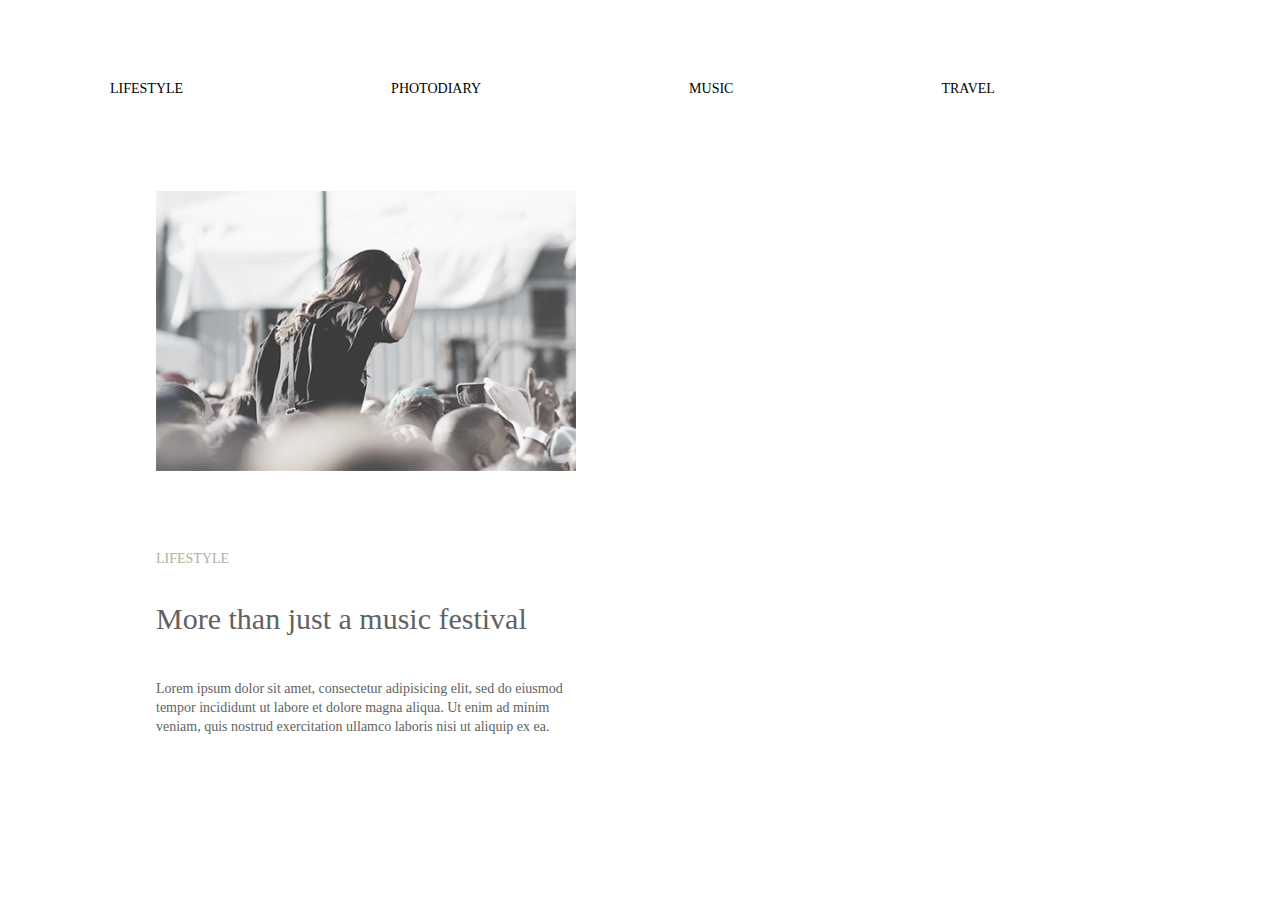
==== index.html @ 1ea95b40 "add card" ====
<!DOCTYPE html>
<html lang="en">
<head>
    <meta charset="UTF-8">
    <meta http-equiv="X-UA-Compatible" content="IE=edge">
    <meta name="viewport" content="width=device-width, initial-scale=1.0">
    <title>mysite</title>
    <link rel="stylesheet" href="style.css">
</head>
<body>
    <button class="btn">LIFESTYLE</button>
    <button class="btn">PHOTODIARY</button>
    <button class="btn">MUSIC</button>
    <button class="btn">TRAVEL</button>
    <article class="card">
        <img
          src="1 1.jpg"
          alt="dancing peopel"
          class="card_img"
        />
        <div class="card_info">
            <p class="card_name">LIFESTYLE</p>
          <h3 class="card__title">More than just a music festival</h3>
          <p class="card_text">
            Lorem ipsum dolor sit amet, consectetur adipisicing elit, sed do eiusmod tempor incididunt ut labore et dolore magna aliqua. Ut enim ad minim veniam, quis nostrud exercitation ullamco laboris nisi ut aliquip ex ea.
          </p>
        </div>
      </article>
    
</body>
</html>
---- style.css ----
.btn:hover {
    color: #03A9F4;
}
.btn {
    font-size: 14px;
    font-family: 'Playfair Display';
    font-weight: 400;
    border-color:transparent;
    background-color: transparent;
    padding-left: 100px;
    padding-right: 100px;
    padding-top: 71px;
    padding-bottom: 92px;
}
.card {
  margin-left: 148px;
  margin-right: 65px;
  cursor: pointer;
}
.card_img {
width: 420px;
height: 280px;
left: 148px;
top: 182px;
margin-bottom: 62px;
}
.card_name {
font-family: 'Ubuntu';
font-style: normal;
font-weight: 300;
font-size: 14px;
line-height: 16px;
color: #B4AD9E;
margin-bottom: 32px;
}
.card__title {
font-family: 'Playfair Display';
font-style: normal;
font-weight: 400;
font-size: 30px;
line-height: 40px;
color: #626262;
margin-bottom: 40px;
}
.card_text {
    font-family: 'Playfair Display';
font-style: normal;
font-weight: 400;
font-size: 14px;
line-height: 19px;
color: #626262;
width: 420px;
height: 76px;
left: 148px;
top: 652px;
}
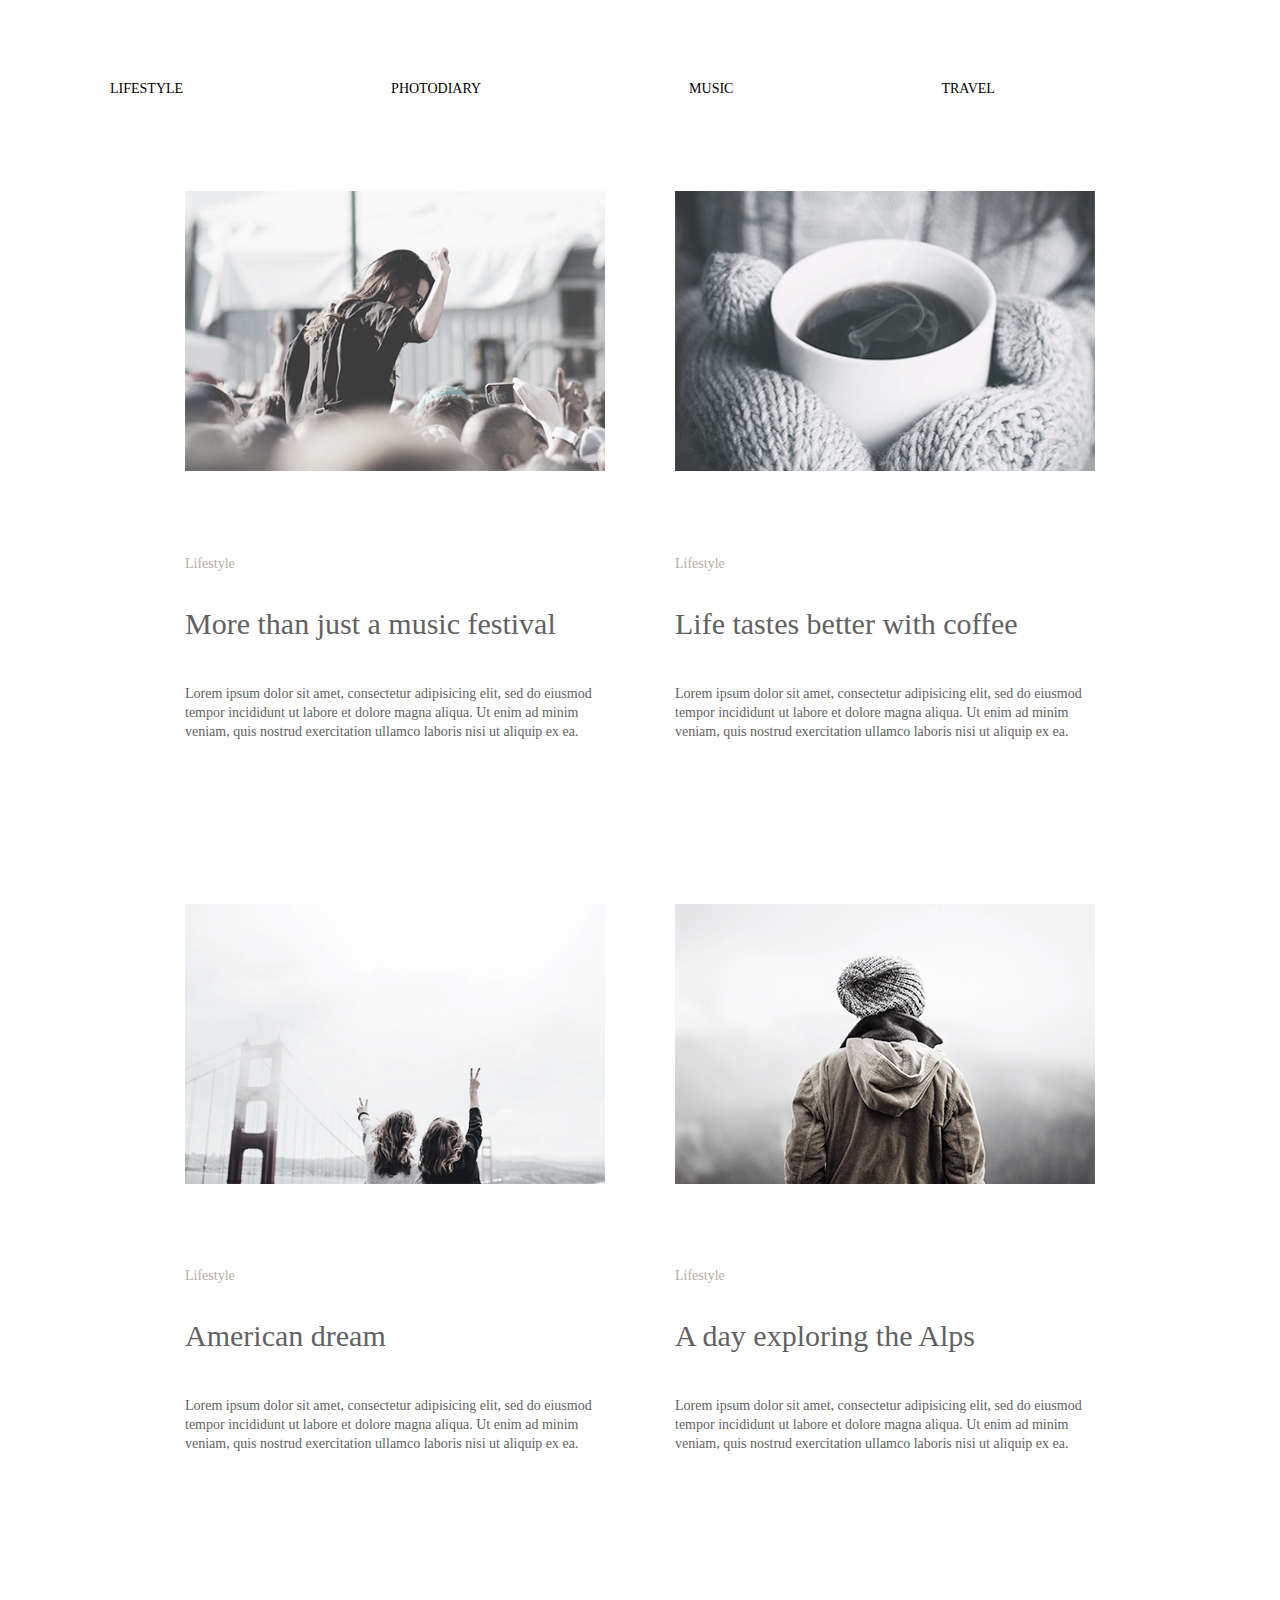
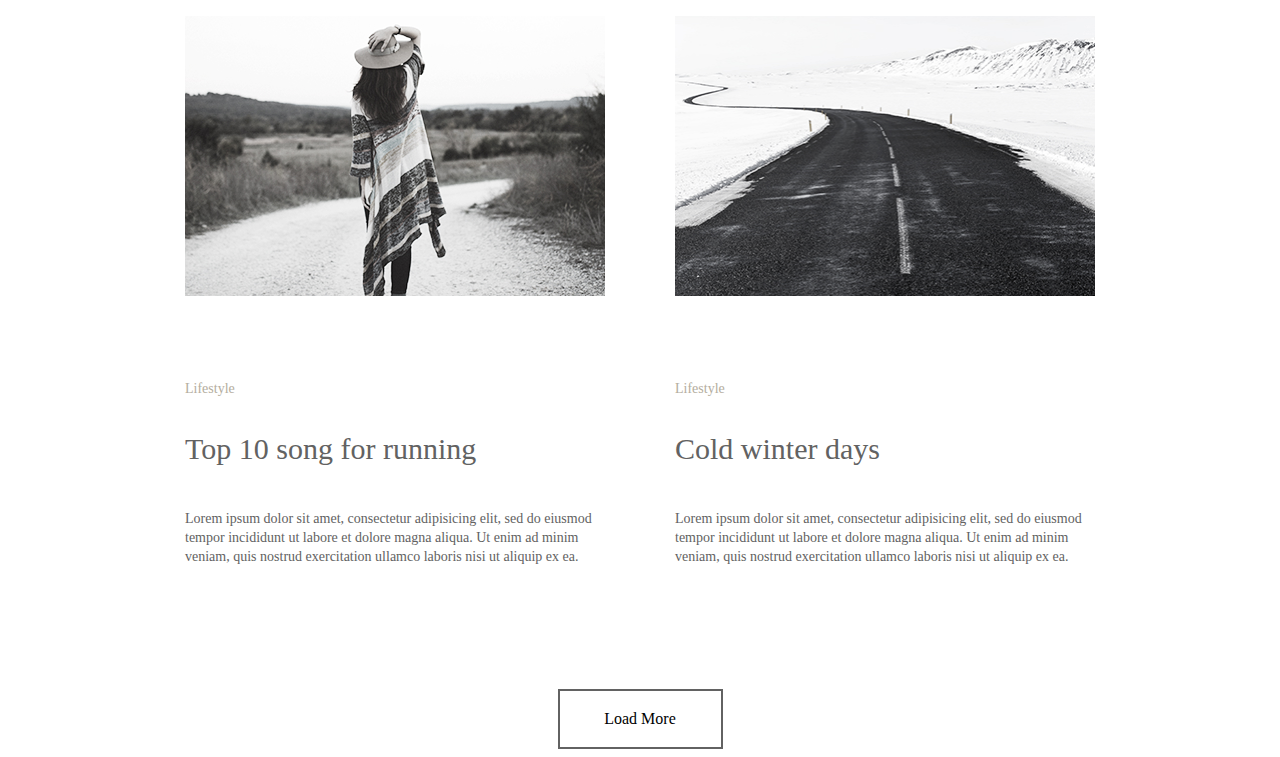
==== commit c219bbde: "add cards" ====
--- a/index.html
+++ b/index.html
@@ -1,31 +1,110 @@
 <!DOCTYPE html>
 <html lang="en">
+
 <head>
-    <meta charset="UTF-8">
-    <meta http-equiv="X-UA-Compatible" content="IE=edge">
-    <meta name="viewport" content="width=device-width, initial-scale=1.0">
-    <title>mysite</title>
-    <link rel="stylesheet" href="style.css">
+  <meta charset="UTF-8">
+  <meta http-equiv="X-UA-Compatible" content="IE=edge">
+  <meta name="viewport" content="width=device-width, initial-scale=1.0">
+  <title>mysite</title>
+  <link rel="stylesheet" href="style.css">
 </head>
+
 <body>
-    <button class="btn">LIFESTYLE</button>
-    <button class="btn">PHOTODIARY</button>
-    <button class="btn">MUSIC</button>
-    <button class="btn">TRAVEL</button>
-    <article class="card">
-        <img
-          src="1 1.jpg"
-          alt="dancing peopel"
-          class="card_img"
-        />
-        <div class="card_info">
-            <p class="card_name">LIFESTYLE</p>
-          <h3 class="card__title">More than just a music festival</h3>
-          <p class="card_text">
-            Lorem ipsum dolor sit amet, consectetur adipisicing elit, sed do eiusmod tempor incididunt ut labore et dolore magna aliqua. Ut enim ad minim veniam, quis nostrud exercitation ullamco laboris nisi ut aliquip ex ea.
-          </p>
-        </div>
-      </article>
-    
+  <button class="btn">LIFESTYLE</button>
+  <button class="btn">PHOTODIARY</button>
+  <button class="btn">MUSIC</button>
+  <button class="btn">TRAVEL</button>
+
+  <!-- Cards Grid -->
+  <div class="cards_grid">
+    <!-- Card -->
+    <div class="card">
+      <img src="11.jpg" alt="dancing peopl" class="card_img" />
+      <h4 class="card_name">Lifestyle</h4>
+      <p class="card__title">More than just a music festival</p>
+      <p class="card_text">
+        Lorem ipsum dolor sit amet, consectetur adipisicing elit, sed do
+        eiusmod tempor incididunt ut labore et dolore magna aliqua. Ut enim ad
+        minim veniam, quis nostrud exercitation ullamco laboris nisi ut
+        aliquip ex ea.
+      </p>
+    </div>
+    <!-- /Card -->
+
+     <!-- Card -->
+     <div class="card">
+      <img src="21.jpg" alt="coffee" class="card_img" />
+      <h4 class="card_name">Lifestyle</h4>
+      <p class="card__title">Life tastes better with coffee</p>
+      <p class="card_text">
+        Lorem ipsum dolor sit amet, consectetur adipisicing elit, sed do
+        eiusmod tempor incididunt ut labore et dolore magna aliqua. Ut enim ad
+        minim veniam, quis nostrud exercitation ullamco laboris nisi ut
+        aliquip ex ea.
+      </p>
+    </div>
+    <!-- /Card -->
+
+     <!-- Card -->
+     <div class="card">
+      <img src="31.jpg" alt="america" class="card_img" />
+      <h4 class="card_name">Lifestyle</h4>
+      <p class="card__title">American dream</p>
+      <p class="card_text">
+        Lorem ipsum dolor sit amet, consectetur adipisicing elit, sed do
+        eiusmod tempor incididunt ut labore et dolore magna aliqua. Ut enim ad
+        minim veniam, quis nostrud exercitation ullamco laboris nisi ut
+        aliquip ex ea.
+      </p>
+    </div>
+    <!-- /Card -->
+
+     <!-- Card -->
+     <div class="card">
+      <img src="41.jpg" alt="human" class="card_img" />
+      <h4 class="card_name">Lifestyle</h4>
+      <p class="card__title">A day exploring the Alps</p>
+      <p class="card_text">
+        Lorem ipsum dolor sit amet, consectetur adipisicing elit, sed do
+        eiusmod tempor incididunt ut labore et dolore magna aliqua. Ut enim ad
+        minim veniam, quis nostrud exercitation ullamco laboris nisi ut
+        aliquip ex ea.
+      </p>
+    </div>
+    <!-- /Card -->
+
+     <!-- Card -->
+     <div class="card">
+      <img src="12.jpg" alt="woman" class="card_img" />
+      <h4 class="card_name">Lifestyle</h4>
+      <p class="card__title">Top 10 song for running</p>
+      <p class="card_text">
+        Lorem ipsum dolor sit amet, consectetur adipisicing elit, sed do
+        eiusmod tempor incididunt ut labore et dolore magna aliqua. Ut enim ad
+        minim veniam, quis nostrud exercitation ullamco laboris nisi ut
+        aliquip ex ea.
+      </p>
+    </div>
+    <!-- /Card -->
+
+     <!-- Card -->
+     <div class="card">
+      <img src="22.jpg" alt="road" class="card_img" />
+      <h4 class="card_name">Lifestyle</h4>
+      <p class="card__title">Cold winter days</p>
+      <p class="card_text">
+        Lorem ipsum dolor sit amet, consectetur adipisicing elit, sed do
+        eiusmod tempor incididunt ut labore et dolore magna aliqua. Ut enim ad
+        minim veniam, quis nostrud exercitation ullamco laboris nisi ut
+        aliquip ex ea.
+      </p>
+    </div>
+    <!-- /Card -->
+   
+  </div>
+  <!-- /Cards Grid -->
+
 </body>
+<button class="btn_1">Load More</button>
+
 </html>--- a/style.css
+++ b/style.css
@@ -1,57 +1,82 @@
 .btn:hover {
     color: #03A9F4;
 }
+
 .btn {
     font-size: 14px;
     font-family: 'Playfair Display';
     font-weight: 400;
-    border-color:transparent;
+    border-color: transparent;
     background-color: transparent;
     padding-left: 100px;
     padding-right: 100px;
     padding-top: 71px;
     padding-bottom: 92px;
 }
+
 .card {
-  margin-left: 148px;
-  margin-right: 65px;
-  cursor: pointer;
+    width: 420px;
 }
+
 .card_img {
-width: 420px;
-height: 280px;
-left: 148px;
-top: 182px;
-margin-bottom: 62px;
+    width: 420px;
+    height: 280px;
+    left: 148px;
+    top: 182px;
+    margin-bottom: 62px;
 }
+
 .card_name {
-font-family: 'Ubuntu';
-font-style: normal;
-font-weight: 300;
-font-size: 14px;
-line-height: 16px;
-color: #B4AD9E;
-margin-bottom: 32px;
+    font-family: 'Ubuntu';
+    font-style: normal;
+    font-weight: 300;
+    font-size: 14px;
+    line-height: 16px;
+    color: #B4AD9E;
+    margin-bottom: 32px;
 }
+
 .card__title {
-font-family: 'Playfair Display';
-font-style: normal;
-font-weight: 400;
-font-size: 30px;
-line-height: 40px;
-color: #626262;
-margin-bottom: 40px;
+    font-family: 'Playfair Display';
+    font-style: normal;
+    font-weight: 400;
+    font-size: 30px;
+    line-height: 40px;
+    color: #626262;
+    margin-bottom: 40px;
 }
+
 .card_text {
     font-family: 'Playfair Display';
-font-style: normal;
-font-weight: 400;
-font-size: 14px;
-line-height: 19px;
-color: #626262;
-width: 420px;
-height: 76px;
-left: 148px;
-top: 652px;
+    font-style: normal;
+    font-weight: 400;
+    font-size: 14px;
+    line-height: 19px;
+    color: #626262;
+    width: 420px;
+    height: 76px;
+    left: 148px;
+    top: 652px;
 }
-
+.cards_grid {
+    display: flex;
+    flex-wrap: wrap;
+    justify-content: center;
+    row-gap: 130px;
+    column-gap: 70px;
+  }
+  .btn_1 {
+    font: inherit;
+    background-color: transparent;
+    border: 2px solid #626262;
+    width: 165px;
+    height: 60px;
+    margin: 0 auto;
+    margin-top: 90px;
+    display: block;
+    cursor: pointer;
+  }
+  .btn_1:hover {
+    background-color: #626262;
+    color: #fff;
+  }